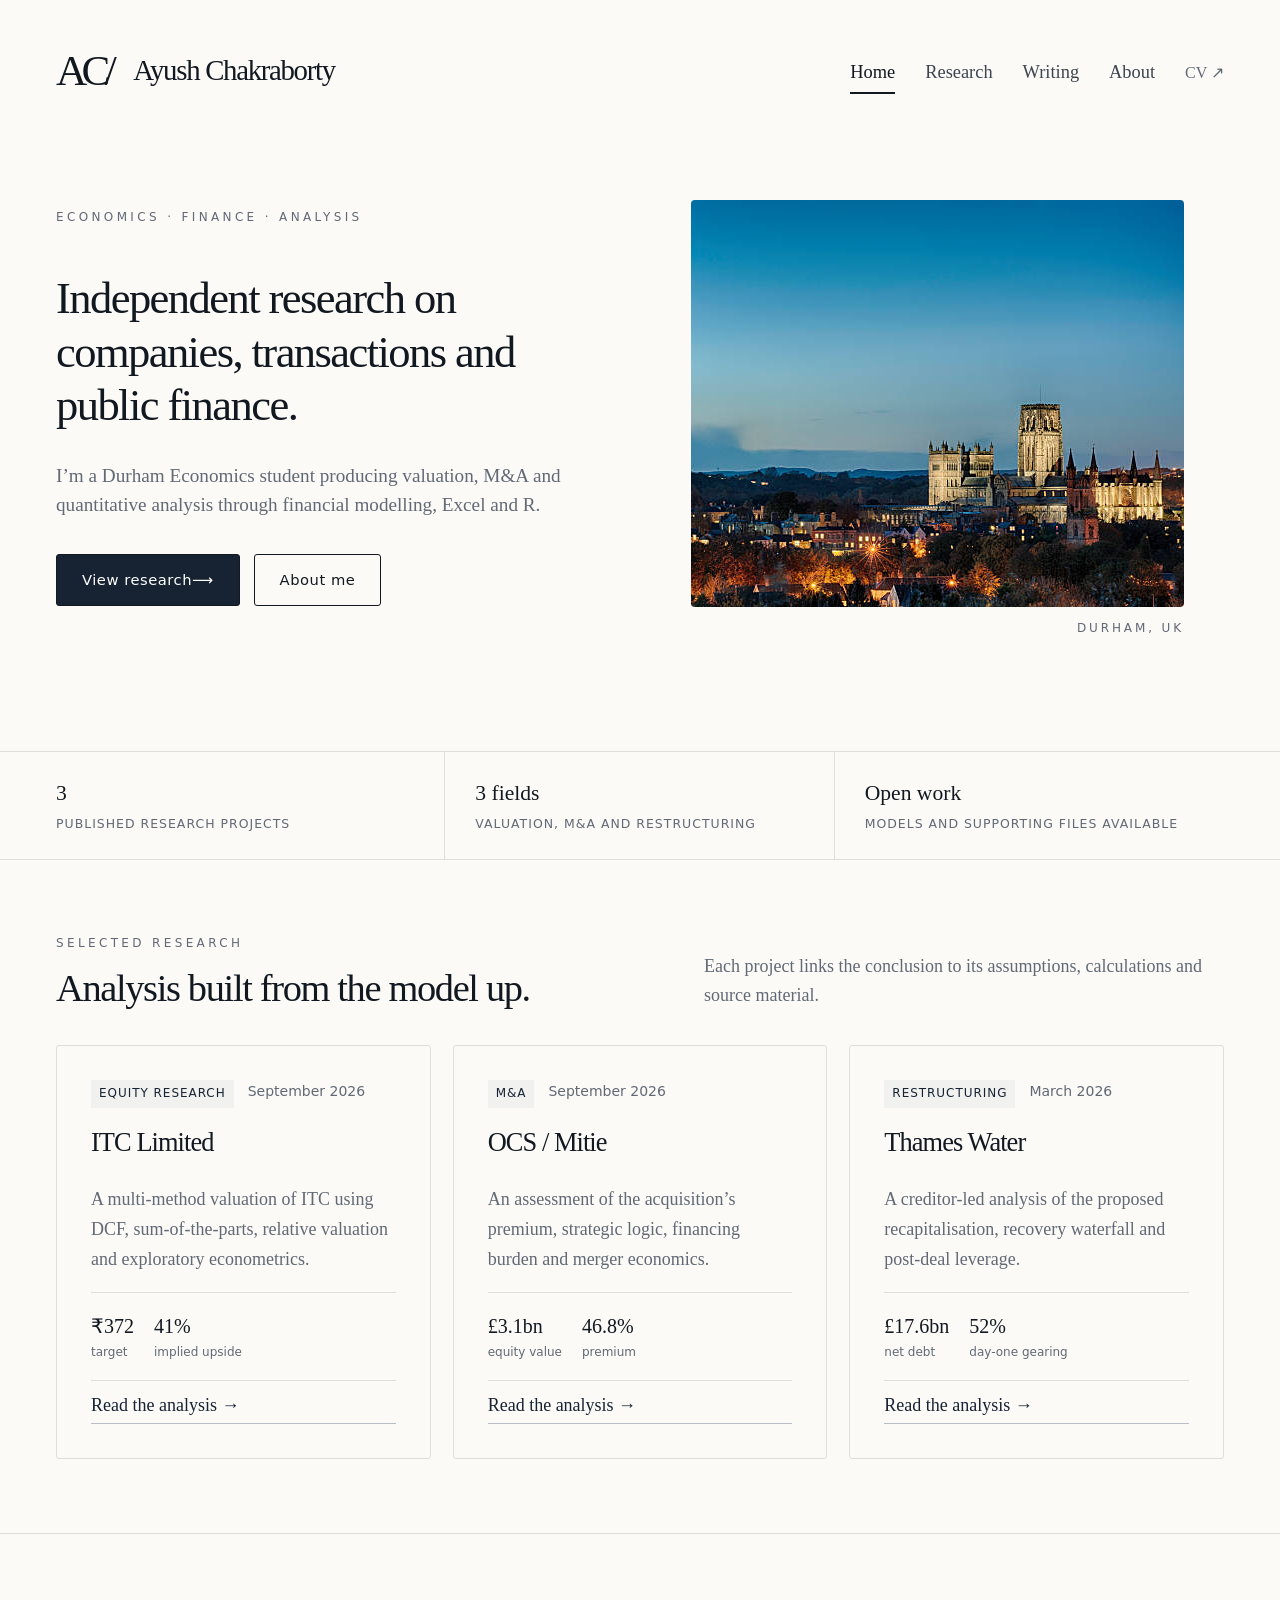
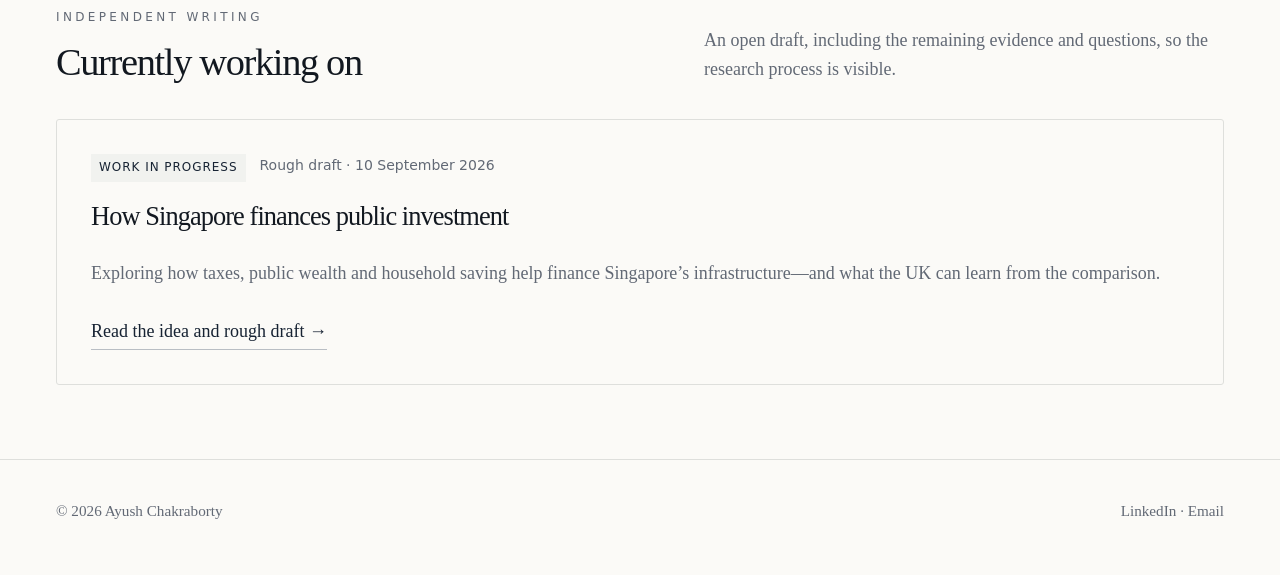
==== index.html @ f44e02c6 "Revert "Add interactive financial research dashboard"" ====
<!doctype html>
<html lang="en">
<head>
  <meta charset="utf-8"><meta name="viewport" content="width=device-width,initial-scale=1">
  <title>Ayush Chakraborty — Economics &amp; Finance Research</title>
  <meta name="description" content="Independent equity valuation, M&amp;A, restructuring and public-finance research by Durham Economics student Ayush Chakraborty.">
  <link rel="canonical" href="https://ayushchakraborty.com/"><meta property="og:type" content="website"><meta property="og:title" content="Ayush Chakraborty — Economics & Finance Research"><meta property="og:description" content="Independent research on companies, transactions and public finance."><meta property="og:image" content="https://ayushchakraborty.com/assets/durham-evening.png">
  <link rel="icon" href="assets/favicon.svg" type="image/svg+xml"><link rel="stylesheet" href="assets/style.css?v=20260911">
</head>
<body>
<header class="site-header"><div class="container nav"><a class="brand" href="index.html"><span class="brand-mark">AC/</span><span class="brand-name">Ayush Chakraborty</span></a><button class="menu-btn" aria-controls="main-navigation" aria-label="Open navigation" aria-expanded="false">☰</button><nav class="nav-links" id="main-navigation" aria-label="Main navigation"><a aria-current="page" class="active" href="index.html">Home</a><a href="research.html">Research</a><a href="writing.html">Writing</a><a href="about.html">About</a><a class="cv-link" href="downloads/Ayush_Chakraborty_CV.pdf" target="_blank" rel="noopener">CV ↗</a></nav></div></header>
<main>
  <section class="hero"><div class="container hero-grid"><div class="hero-copy"><div class="eyebrow">Economics · Finance · Analysis</div><h1>Independent research on companies, transactions and public finance.</h1><p class="lede">I’m a Durham Economics student producing valuation, M&amp;A and quantitative analysis through financial modelling, Excel and R.</p><div class="actions"><a class="button primary" href="research.html">View research <span aria-hidden="true">⟶</span></a><a class="button secondary" href="about.html">About me</a></div></div><figure class="hero-image"><img src="assets/durham-evening.png" alt="Durham Cathedral illuminated above the city at dusk" width="612" height="407" fetchpriority="high"><figcaption>Durham, UK</figcaption></figure></div></section>
  <section class="proof-strip" aria-label="Portfolio overview"><div class="container proof-grid"><div><strong>3</strong><span>published research projects</span></div><div><strong>3 fields</strong><span>valuation, M&amp;A and restructuring</span></div><div><strong>Open work</strong><span>models and supporting files available</span></div></div></section>
  <section class="section"><div class="container"><div class="section-head"><div><div class="eyebrow">Selected research</div><h2>Analysis built from the model up.</h2></div><p>Each project links the conclusion to its assumptions, calculations and source material.</p></div><div class="feature-grid">
    <article class="card research-card"><div class="meta"><span class="tag">Equity research</span><span>September 2026</span></div><h3>ITC Limited</h3><p>A multi-method valuation of ITC using DCF, sum-of-the-parts, relative valuation and exploratory econometrics.</p><div class="card-metrics"><span><strong>₹372</strong> target</span><span><strong>41%</strong> implied upside</span></div><a class="card-link" href="research/itc.html">Read the analysis →</a></article>
    <article class="card research-card"><div class="meta"><span class="tag">M&amp;A</span><span>September 2026</span></div><h3>OCS / Mitie</h3><p>An assessment of the acquisition’s premium, strategic logic, financing burden and merger economics.</p><div class="card-metrics"><span><strong>£3.1bn</strong> equity value</span><span><strong>46.8%</strong> premium</span></div><a class="card-link" href="research/ocs-mitie.html">Read the analysis →</a></article>
    <article class="card research-card"><div class="meta"><span class="tag">Restructuring</span><span>March 2026</span></div><h3>Thames Water</h3><p>A creditor-led analysis of the proposed recapitalisation, recovery waterfall and post-deal leverage.</p><div class="card-metrics"><span><strong>£17.6bn</strong> net debt</span><span><strong>52%</strong> day-one gearing</span></div><a class="card-link" href="research/thames-water.html">Read the analysis →</a></article>
  </div></div></section>
  <section class="section"><div class="container"><div class="section-head"><div><div class="eyebrow">Independent writing</div><h2>Currently working on</h2></div><p>An open draft, including the remaining evidence and questions, so the research process is visible.</p></div><article class="card"><div class="meta"><span class="tag">Work in progress</span><span>Rough draft · 10 September 2026</span></div><h3>How Singapore finances public investment</h3><p>Exploring how taxes, public wealth and household saving help finance Singapore’s infrastructure—and what the UK can learn from the comparison.</p><a class="card-link" href="writing/singapore-uk.html">Read the idea and rough draft →</a></article></div></section>
</main>
<footer><div class="container footer-row"><span>© <span data-year></span> Ayush Chakraborty</span><span><a href="https://www.linkedin.com/in/ayushchakr/" target="_blank" rel="noopener">LinkedIn</a> · <a href="mailto:ayush.n.chakraborty@gmail.com">Email</a></span></div></footer><script src="assets/script.js"></script>
</body></html>
---- assets/style.css ----
:root {
  --bg: #fbfaf7; --surface: #ffffff; --text: #121820; --muted: #626975;
  --line: #dedfdc; --accent: #172333; --soft: #f1f2ef; --max: 1380px; --radius: 3px;
}
*{box-sizing:border-box} html{scroll-behavior:smooth} body{margin:0;background:var(--bg);color:var(--text);font-family:Georgia,"Times New Roman",serif;font-size:18px;line-height:1.65;-webkit-font-smoothing:antialiased} a{color:inherit}.container{width:min(calc(100% - 112px),var(--max));margin:0 auto}.site-header{background:var(--bg);position:relative;z-index:20}.nav{min-height:142px;display:flex;align-items:center;justify-content:space-between;gap:28px}.brand{display:flex;align-items:center;gap:22px;text-decoration:none;white-space:nowrap}.brand-mark{font-size:2.7rem;font-weight:400;letter-spacing:-.13em;line-height:1}.brand-name{font-size:clamp(1.3rem,2.25vw,2.1rem);font-weight:400;letter-spacing:-.045em}.nav-links{display:flex;align-items:center;gap:30px}.nav-links a{text-decoration:none;color:#3d4450;font-size:1.15rem;padding:9px 0 5px;border-bottom:2px solid transparent}.nav-links a:hover,.nav-links a.active{color:var(--text);border-bottom-color:var(--text)}.nav-links .cv-link{font-size:1rem;color:var(--muted);border:0}.menu-btn{display:none;border:0;background:transparent;font-size:1.3rem;color:var(--text);width:44px;height:44px;cursor:pointer}h1,h2,h3{margin-top:0;font-weight:400;letter-spacing:-.035em;line-height:1.18;text-wrap:pretty}h1{font-size:clamp(2.6rem,4vw,3.8rem)}h2{font-size:clamp(2rem,3vw,2.85rem)}h3{font-size:1.65rem;line-height:1.3}.eyebrow{font-family:ui-sans-serif,system-ui,sans-serif;color:var(--muted);font-size:.75rem;font-weight:400;letter-spacing:.28em;text-transform:uppercase}.lede{font-size:1.3rem;color:var(--muted);margin:0 0 32px}.hero{padding:40px 0 94px}.hero-grid{display:grid;grid-template-columns:1fr 1.08fr;gap:64px;align-items:center}.hero-copy{padding-bottom:24px}.hero h1{font-size:clamp(2.45rem,3.48vw,3.6rem);line-height:1.2;margin:44px 0 28px;max-width:650px}.hero .lede{font-size:clamp(1.1rem,1.5vw,1.35rem);line-height:1.55;max-width:620px}.hero-image img{display:block;width:100%;aspect-ratio:1.15;object-fit:cover;border-radius:4px}.hero-image figcaption{font-family:ui-sans-serif,system-ui,sans-serif;font-size:.75rem;letter-spacing:.24em;text-transform:uppercase;text-align:right;color:var(--muted);margin-top:12px}.actions,.downloads{display:flex;flex-wrap:wrap;gap:14px;margin-top:34px}.button{font-family:ui-sans-serif,system-ui,sans-serif;display:inline-flex;align-items:center;justify-content:center;text-decoration:none;padding:13px 25px;border:1px solid var(--text);border-radius:3px;font-size:.92rem;font-weight:500;letter-spacing:.035em;transition:.18s ease}.button.primary{background:var(--accent);color:#fff}.button.secondary{background:transparent}.button:hover{transform:translateY(-1px)}.section{padding:74px 0}.section+.section{border-top:1px solid var(--line)}.section-head{display:flex;justify-content:space-between;align-items:end;gap:36px;margin-bottom:34px}.section-head h2{margin:12px 0 0}.section-head p{margin:0;color:var(--muted);max-width:520px}.grid{display:grid;grid-template-columns:repeat(12,1fr);gap:22px}.card{background:transparent;border:1px solid var(--line);border-radius:var(--radius);padding:34px}.card.project{grid-column:span 8}.card.side{grid-column:span 4}.meta{font-family:ui-sans-serif,system-ui,sans-serif;display:flex;flex-wrap:wrap;gap:8px 14px;color:var(--muted);font-size:.875rem;margin-bottom:17px}.tag{display:inline-flex;padding:4px 8px;background:var(--soft);color:var(--accent);font-size:.75rem;font-weight:500;text-transform:uppercase;letter-spacing:.08em}.card p{color:var(--muted)}.card-link{display:inline-block;margin-top:10px;color:var(--accent);text-decoration:none;border-bottom:1px solid #b9bec4;padding-bottom:2px}.page-head{padding:56px 0 48px;border-bottom:1px solid var(--line)}.page-head h1{font-size:clamp(2.5rem,4.5vw,4.1rem);max-width:1040px;margin:22px 0}.page-head .lede{max-width:820px}.list{border-top:1px solid var(--line)}.list-item{display:grid;grid-template-columns:145px 1fr auto;gap:28px;align-items:start;padding:30px 0;border-bottom:1px solid var(--line);text-decoration:none}.list-item .date{font-family:ui-sans-serif,system-ui,sans-serif;color:var(--muted);font-size:.875rem;text-transform:uppercase;letter-spacing:.08em}.list-item p{margin:7px 0 0;color:var(--muted)}.list-item .arrow{color:var(--muted);font-size:1.25rem}.prose{max-width:820px}.prose p{font-size:1.15rem;line-height:1.85;color:#353b43}.prose h2{margin-top:58px;font-size:2.15rem}.stats{display:grid;grid-template-columns:repeat(4,1fr);border-top:1px solid var(--line);border-bottom:1px solid var(--line);margin:42px 0}.stat{padding:25px 20px;border-right:1px solid var(--line)}.stat:first-child{padding-left:0}.stat:last-child{border-right:0}.stat span{font-family:ui-sans-serif,system-ui,sans-serif;display:block;color:var(--muted);font-size:.75rem;text-transform:uppercase;letter-spacing:.11em}.stat strong{display:block;font-weight:400;font-size:1.8rem;margin-top:6px}.empty{padding:46px 0;border-top:1px solid var(--line);border-bottom:1px solid var(--line);color:var(--muted)}.about-grid{display:grid;grid-template-columns:1.3fr .7fr;gap:78px}.simple-list{list-style:none;padding:0;margin:0}.simple-list li{padding:12px 0;border-bottom:1px solid var(--line);color:var(--muted)}
/* Research + writing library */
.library-section{padding-top:42px}.content-tabs{display:inline-flex;gap:8px;margin-bottom:54px;padding:5px;border:1px solid var(--line);border-radius:4px}.content-tab{appearance:none;border:0;background:transparent;color:var(--muted);font-family:ui-sans-serif,system-ui,sans-serif;font-size:.9rem;padding:12px 22px;border-radius:2px;cursor:pointer}.content-tab.active{background:var(--accent);color:#fff}.content-tab:hover:not(.active){background:var(--soft);color:var(--text)}.tab-panel[hidden]{display:none}.library-block+.library-block{margin-top:66px}.library-heading{display:flex;align-items:end;justify-content:space-between;gap:30px;padding-bottom:17px;border-bottom:1px solid var(--line);margin-bottom:0}.library-heading h2{font-size:2rem;margin:9px 0 0}.library-heading p{margin:0;color:var(--muted);font-size:1rem;max-width:490px}.work-item{padding:31px 0 28px;border-bottom:1px solid var(--line)}.work-item-top{display:grid;grid-template-columns:145px minmax(0,1fr) auto;gap:28px;align-items:start}.work-item h3{font-size:1.55rem;margin:0 0 8px}.work-item .one-line{margin:0;color:var(--muted);font-size:1.02rem;line-height:1.55}.work-date{font-family:ui-sans-serif,system-ui,sans-serif;color:var(--muted);font-size:.78rem;text-transform:uppercase;letter-spacing:.09em;padding-top:5px}.work-actions{display:flex;gap:12px;align-items:center}.synopsis{margin:19px 0 0 173px;max-width:760px}.synopsis summary{list-style:none;cursor:pointer;display:inline-flex;align-items:center;gap:8px;font-family:ui-sans-serif,system-ui,sans-serif;color:var(--text);font-size:.84rem;font-weight:500}.synopsis summary::-webkit-details-marker{display:none}.synopsis summary::after{content:'↓';font-size:.9rem;transition:transform .18s ease}.synopsis[open] summary::after{transform:rotate(180deg)}.synopsis-body{margin-top:15px;padding:17px 20px;border-left:2px solid var(--line);color:var(--muted);font-size:.98rem;line-height:1.7}.synopsis-body p{margin:0 0 10px}.synopsis-body p:last-child{margin-bottom:0}.work-links{display:flex;flex-wrap:wrap;gap:15px;margin-top:15px}.work-links a{font-family:ui-sans-serif,system-ui,sans-serif;font-size:.82rem;text-decoration:none;border-bottom:1px solid #adb2b8;padding-bottom:2px}.status-note{font-family:ui-sans-serif,system-ui,sans-serif;color:var(--muted);font-size:.82rem}.no-items{padding:30px 0;color:var(--muted);border-bottom:1px solid var(--line)}
footer{border-top:1px solid var(--line);padding:38px 0 52px;color:var(--muted);font-size:.95rem}.footer-row{display:flex;justify-content:space-between;gap:20px;flex-wrap:wrap}.footer-row a{color:var(--muted);text-decoration:none}a:focus-visible,button:focus-visible,summary:focus-visible{outline:2px solid #4c657e;outline-offset:5px}
@media(max-width:900px){.container{width:calc(100% - 48px)}.nav{min-height:105px}.nav-links{gap:20px}.hero-grid{gap:36px}.brand{gap:16px}.brand-name{font-size:1.5rem}.brand-mark{font-size:2.2rem}.work-item-top{grid-template-columns:110px minmax(0,1fr)}.work-actions{grid-column:2}.synopsis{margin-left:138px}}
@media(max-width:760px){.container{width:calc(100% - 32px)}.nav{min-height:82px}.brand{gap:12px}.brand-mark{font-size:1.8rem}.brand-name{font-size:1.18rem}.menu-btn{display:block}.nav-links{display:none;position:absolute;left:16px;right:16px;top:76px;flex-direction:column;align-items:stretch;gap:0;background:var(--bg);border:1px solid var(--line);padding:10px}.nav-links.open{display:flex}.nav-links a{padding:12px}.hero{padding:36px 0 54px}.hero-grid{grid-template-columns:1fr;gap:38px}.section{padding:52px 0}.section-head,.library-heading{align-items:start;flex-direction:column;gap:12px}.card.project,.card.side{grid-column:1/-1}.page-head{padding:34px 0 40px}.content-tabs{width:100%;display:grid;grid-template-columns:1fr 1fr;margin-bottom:42px}.content-tab{padding:12px 8px}.work-item-top{grid-template-columns:1fr;gap:8px}.work-actions{grid-column:1;margin-top:8px}.synopsis{margin:18px 0 0}.library-block+.library-block{margin-top:50px}.stats{grid-template-columns:repeat(2,1fr)}.stat:nth-child(2){border-right:0}.about-grid{grid-template-columns:1fr;gap:38px}}
@media(prefers-reduced-motion:reduce){html{scroll-behavior:auto}.button{transition:none}.button:hover{transform:none}}
/* Evidence-led homepage and project exhibits */
.hero-image img{aspect-ratio:3/2;object-position:center}.proof-strip{border-top:1px solid var(--line);border-bottom:1px solid var(--line)}.proof-grid{display:grid;grid-template-columns:repeat(3,1fr)}.proof-grid>div{padding:24px 30px;border-right:1px solid var(--line)}.proof-grid>div:first-child{padding-left:0}.proof-grid>div:last-child{border-right:0}.proof-grid strong,.proof-grid span{display:block}.proof-grid strong{font-size:1.35rem;font-weight:400}.proof-grid span{font-family:ui-sans-serif,system-ui,sans-serif;color:var(--muted);font-size:.78rem;text-transform:uppercase;letter-spacing:.08em;margin-top:3px}.feature-grid{display:grid;grid-template-columns:repeat(3,1fr);gap:22px}.research-card{display:flex;flex-direction:column}.research-card h3{margin-bottom:8px}.research-card p{flex:1}.card-metrics{display:flex;gap:20px;padding:17px 0;border-top:1px solid var(--line);border-bottom:1px solid var(--line);font-family:ui-sans-serif,system-ui,sans-serif;color:var(--muted);font-size:.75rem}.card-metrics strong{display:block;color:var(--text);font-family:Georgia,"Times New Roman",serif;font-size:1.25rem;font-weight:400}.link-list{border-top:1px solid var(--line)}.link-list a{display:flex;justify-content:space-between;gap:24px;padding:22px 0;border-bottom:1px solid var(--line);text-decoration:none}.link-list a span:last-child{color:var(--muted);white-space:nowrap}.as-of{font-family:ui-sans-serif,system-ui,sans-serif;color:var(--muted);font-size:.8rem;letter-spacing:.04em;margin-top:-15px}.exhibit{margin:48px 0;padding:30px;border:1px solid var(--line);background:var(--surface)}.exhibit-head{display:flex;justify-content:space-between;gap:24px;align-items:end;margin-bottom:26px}.exhibit-head h2{font-size:1.7rem;margin:8px 0 0}.exhibit-head p{font-family:ui-sans-serif,system-ui,sans-serif;color:var(--muted);font-size:.76rem;margin:0}.bar-row{display:grid;grid-template-columns:140px 1fr 70px;gap:14px;align-items:center;margin:13px 0;font-family:ui-sans-serif,system-ui,sans-serif;font-size:.82rem}.bar-track{height:12px;background:var(--soft)}.bar-fill{height:100%;width:var(--bar);background:var(--accent)}.bar-row strong{text-align:right;font-weight:500}.data-table{width:100%;border-collapse:collapse;font-family:ui-sans-serif,system-ui,sans-serif;font-size:.86rem}.data-table th,.data-table td{text-align:left;padding:13px 10px;border-bottom:1px solid var(--line)}.data-table th{color:var(--muted);font-size:.72rem;text-transform:uppercase;letter-spacing:.08em}.source-list{font-family:ui-sans-serif,system-ui,sans-serif;font-size:.87rem;color:var(--muted);padding-left:20px}.source-list li{margin:8px 0}.source-list a{text-underline-offset:3px}.disclosure{padding:18px 20px;border-left:2px solid var(--accent);background:var(--soft);font-family:ui-sans-serif,system-ui,sans-serif;font-size:.84rem;color:var(--muted)}.draft-summary{margin:34px 0;padding:23px 26px;border-left:3px solid var(--accent);background:var(--soft)}.draft-summary p{margin:8px 0 0}.article-toc{margin:40px 0;padding:25px 28px;border:1px solid var(--line)}.article-toc h2{font-size:1.35rem;margin-bottom:12px}.article-toc ol{columns:2;column-gap:42px;margin:0;padding-left:20px}.article-toc li{break-inside:avoid;margin:6px 0}.article-toc a{font-family:ui-sans-serif,system-ui,sans-serif;font-size:.82rem;color:var(--muted);text-underline-offset:3px}
@media(max-width:900px){.feature-grid{grid-template-columns:1fr 1fr}.research-card:last-child{grid-column:1/-1}}
@media(max-width:760px){.proof-grid,.feature-grid{grid-template-columns:1fr}.proof-grid>div,.proof-grid>div:first-child{padding:18px 0;border-right:0;border-bottom:1px solid var(--line)}.proof-grid>div:last-child{border-bottom:0}.research-card:last-child{grid-column:auto}.exhibit{padding:22px 18px}.exhibit-head{align-items:start;flex-direction:column}.bar-row{grid-template-columns:95px 1fr 54px;gap:8px}.article-toc ol{columns:1}.link-list a{flex-direction:column;gap:3px}.link-list a span:last-child{white-space:normal}}
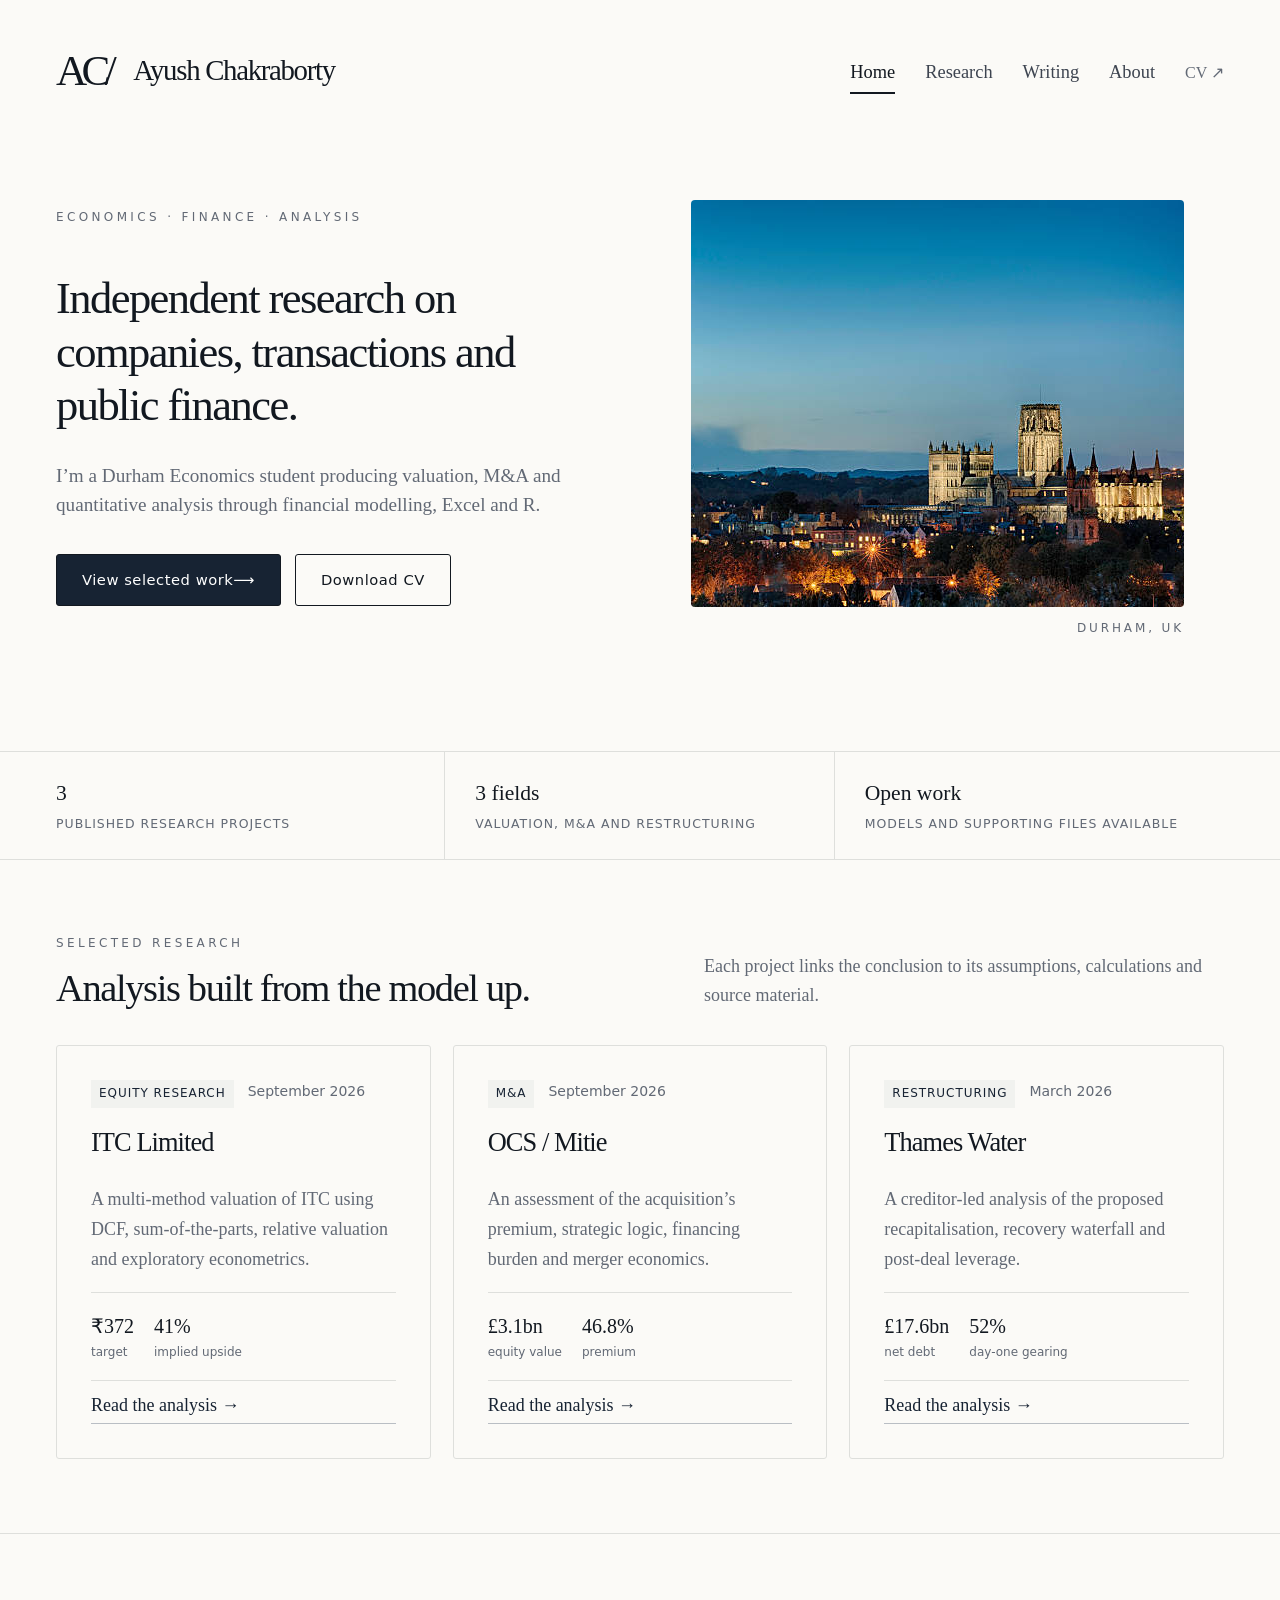
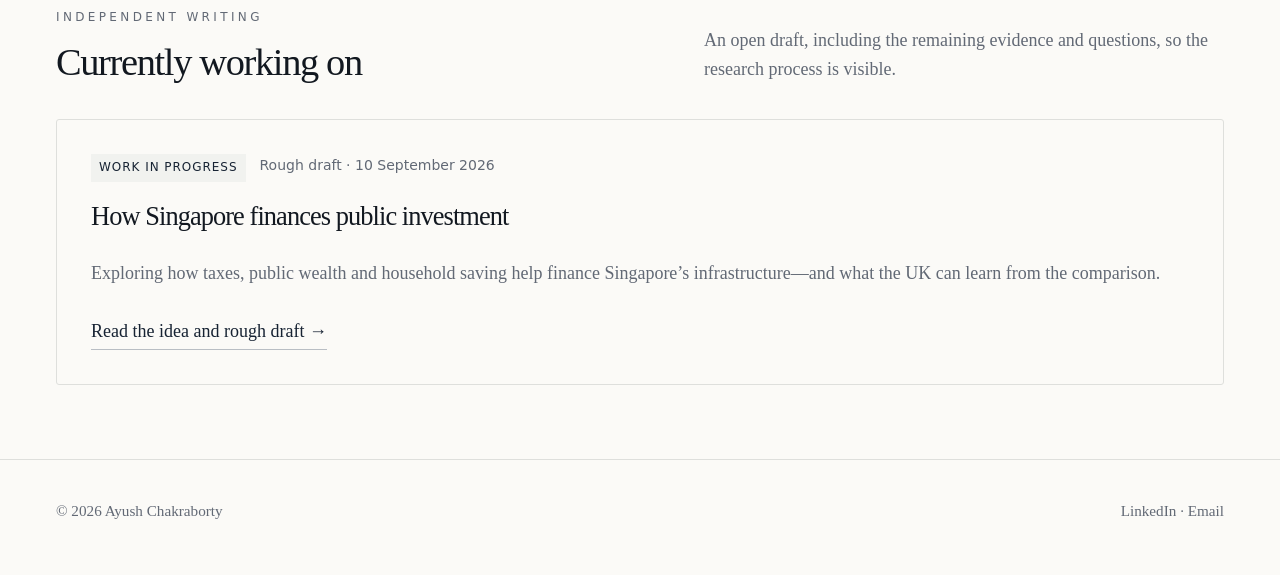
==== commit 2208808b: "Rebuild CV and add recruiter-focused portfolio path" ====
--- a/index.html
+++ b/index.html
@@ -5,12 +5,12 @@
   <title>Ayush Chakraborty — Economics &amp; Finance Research</title>
   <meta name="description" content="Independent equity valuation, M&amp;A, restructuring and public-finance research by Durham Economics student Ayush Chakraborty.">
   <link rel="canonical" href="https://ayushchakraborty.com/"><meta property="og:type" content="website"><meta property="og:title" content="Ayush Chakraborty — Economics & Finance Research"><meta property="og:description" content="Independent research on companies, transactions and public finance."><meta property="og:image" content="https://ayushchakraborty.com/assets/durham-evening.png">
-  <link rel="icon" href="assets/favicon.svg" type="image/svg+xml"><link rel="stylesheet" href="assets/style.css?v=20260911">
+  <link rel="icon" href="assets/favicon.svg" type="image/svg+xml"><link rel="stylesheet" href="assets/style.css?v=20260912b">
 </head>
 <body>
 <header class="site-header"><div class="container nav"><a class="brand" href="index.html"><span class="brand-mark">AC/</span><span class="brand-name">Ayush Chakraborty</span></a><button class="menu-btn" aria-controls="main-navigation" aria-label="Open navigation" aria-expanded="false">☰</button><nav class="nav-links" id="main-navigation" aria-label="Main navigation"><a aria-current="page" class="active" href="index.html">Home</a><a href="research.html">Research</a><a href="writing.html">Writing</a><a href="about.html">About</a><a class="cv-link" href="downloads/Ayush_Chakraborty_CV.pdf" target="_blank" rel="noopener">CV ↗</a></nav></div></header>
 <main>
-  <section class="hero"><div class="container hero-grid"><div class="hero-copy"><div class="eyebrow">Economics · Finance · Analysis</div><h1>Independent research on companies, transactions and public finance.</h1><p class="lede">I’m a Durham Economics student producing valuation, M&amp;A and quantitative analysis through financial modelling, Excel and R.</p><div class="actions"><a class="button primary" href="research.html">View research <span aria-hidden="true">⟶</span></a><a class="button secondary" href="about.html">About me</a></div></div><figure class="hero-image"><img src="assets/durham-evening.png" alt="Durham Cathedral illuminated above the city at dusk" width="612" height="407" fetchpriority="high"><figcaption>Durham, UK</figcaption></figure></div></section>
+  <section class="hero"><div class="container hero-grid"><div class="hero-copy"><div class="eyebrow">Economics · Finance · Analysis</div><h1>Independent research on companies, transactions and public finance.</h1><p class="lede">I’m a Durham Economics student producing valuation, M&amp;A and quantitative analysis through financial modelling, Excel and R.</p><div class="actions"><a class="button primary" href="selected-work.html">View selected work <span aria-hidden="true">⟶</span></a><a class="button secondary" href="downloads/Ayush_Chakraborty_CV.pdf" target="_blank" rel="noopener">Download CV</a></div></div><figure class="hero-image"><img src="assets/durham-evening.png" alt="Durham Cathedral illuminated above the city at dusk" width="612" height="407" fetchpriority="high"><figcaption>Durham, UK</figcaption></figure></div></section>
   <section class="proof-strip" aria-label="Portfolio overview"><div class="container proof-grid"><div><strong>3</strong><span>published research projects</span></div><div><strong>3 fields</strong><span>valuation, M&amp;A and restructuring</span></div><div><strong>Open work</strong><span>models and supporting files available</span></div></div></section>
   <section class="section"><div class="container"><div class="section-head"><div><div class="eyebrow">Selected research</div><h2>Analysis built from the model up.</h2></div><p>Each project links the conclusion to its assumptions, calculations and source material.</p></div><div class="feature-grid">
     <article class="card research-card"><div class="meta"><span class="tag">Equity research</span><span>September 2026</span></div><h3>ITC Limited</h3><p>A multi-method valuation of ITC using DCF, sum-of-the-parts, relative valuation and exploratory econometrics.</p><div class="card-metrics"><span><strong>₹372</strong> target</span><span><strong>41%</strong> implied upside</span></div><a class="card-link" href="research/itc.html">Read the analysis →</a></article>
--- a/assets/style.css
+++ b/assets/style.css
@@ -13,3 +13,6 @@
 .hero-image img{aspect-ratio:3/2;object-position:center}.proof-strip{border-top:1px solid var(--line);border-bottom:1px solid var(--line)}.proof-grid{display:grid;grid-template-columns:repeat(3,1fr)}.proof-grid>div{padding:24px 30px;border-right:1px solid var(--line)}.proof-grid>div:first-child{padding-left:0}.proof-grid>div:last-child{border-right:0}.proof-grid strong,.proof-grid span{display:block}.proof-grid strong{font-size:1.35rem;font-weight:400}.proof-grid span{font-family:ui-sans-serif,system-ui,sans-serif;color:var(--muted);font-size:.78rem;text-transform:uppercase;letter-spacing:.08em;margin-top:3px}.feature-grid{display:grid;grid-template-columns:repeat(3,1fr);gap:22px}.research-card{display:flex;flex-direction:column}.research-card h3{margin-bottom:8px}.research-card p{flex:1}.card-metrics{display:flex;gap:20px;padding:17px 0;border-top:1px solid var(--line);border-bottom:1px solid var(--line);font-family:ui-sans-serif,system-ui,sans-serif;color:var(--muted);font-size:.75rem}.card-metrics strong{display:block;color:var(--text);font-family:Georgia,"Times New Roman",serif;font-size:1.25rem;font-weight:400}.link-list{border-top:1px solid var(--line)}.link-list a{display:flex;justify-content:space-between;gap:24px;padding:22px 0;border-bottom:1px solid var(--line);text-decoration:none}.link-list a span:last-child{color:var(--muted);white-space:nowrap}.as-of{font-family:ui-sans-serif,system-ui,sans-serif;color:var(--muted);font-size:.8rem;letter-spacing:.04em;margin-top:-15px}.exhibit{margin:48px 0;padding:30px;border:1px solid var(--line);background:var(--surface)}.exhibit-head{display:flex;justify-content:space-between;gap:24px;align-items:end;margin-bottom:26px}.exhibit-head h2{font-size:1.7rem;margin:8px 0 0}.exhibit-head p{font-family:ui-sans-serif,system-ui,sans-serif;color:var(--muted);font-size:.76rem;margin:0}.bar-row{display:grid;grid-template-columns:140px 1fr 70px;gap:14px;align-items:center;margin:13px 0;font-family:ui-sans-serif,system-ui,sans-serif;font-size:.82rem}.bar-track{height:12px;background:var(--soft)}.bar-fill{height:100%;width:var(--bar);background:var(--accent)}.bar-row strong{text-align:right;font-weight:500}.data-table{width:100%;border-collapse:collapse;font-family:ui-sans-serif,system-ui,sans-serif;font-size:.86rem}.data-table th,.data-table td{text-align:left;padding:13px 10px;border-bottom:1px solid var(--line)}.data-table th{color:var(--muted);font-size:.72rem;text-transform:uppercase;letter-spacing:.08em}.source-list{font-family:ui-sans-serif,system-ui,sans-serif;font-size:.87rem;color:var(--muted);padding-left:20px}.source-list li{margin:8px 0}.source-list a{text-underline-offset:3px}.disclosure{padding:18px 20px;border-left:2px solid var(--accent);background:var(--soft);font-family:ui-sans-serif,system-ui,sans-serif;font-size:.84rem;color:var(--muted)}.draft-summary{margin:34px 0;padding:23px 26px;border-left:3px solid var(--accent);background:var(--soft)}.draft-summary p{margin:8px 0 0}.article-toc{margin:40px 0;padding:25px 28px;border:1px solid var(--line)}.article-toc h2{font-size:1.35rem;margin-bottom:12px}.article-toc ol{columns:2;column-gap:42px;margin:0;padding-left:20px}.article-toc li{break-inside:avoid;margin:6px 0}.article-toc a{font-family:ui-sans-serif,system-ui,sans-serif;font-size:.82rem;color:var(--muted);text-underline-offset:3px}
 @media(max-width:900px){.feature-grid{grid-template-columns:1fr 1fr}.research-card:last-child{grid-column:1/-1}}
 @media(max-width:760px){.proof-grid,.feature-grid{grid-template-columns:1fr}.proof-grid>div,.proof-grid>div:first-child{padding:18px 0;border-right:0;border-bottom:1px solid var(--line)}.proof-grid>div:last-child{border-bottom:0}.research-card:last-child{grid-column:auto}.exhibit{padding:22px 18px}.exhibit-head{align-items:start;flex-direction:column}.bar-row{grid-template-columns:95px 1fr 54px;gap:8px}.article-toc ol{columns:1}.link-list a{flex-direction:column;gap:3px}.link-list a span:last-child{white-space:normal}}
+/* Recruiter path and research evidence */
+.work-metrics{display:flex;flex-wrap:wrap;gap:12px 24px;margin-top:14px;font-family:ui-sans-serif,system-ui,sans-serif;color:var(--muted);font-size:.75rem}.work-metrics strong{display:block;color:var(--text);font-family:Georgia,"Times New Roman",serif;font-size:1.2rem;font-weight:400}.recruiter-intro{display:grid;grid-template-columns:repeat(4,1fr);border-top:1px solid var(--line);border-bottom:1px solid var(--line);margin-bottom:44px}.recruiter-intro>div{padding:22px 24px;border-right:1px solid var(--line)}.recruiter-intro>div:first-child{padding-left:0}.recruiter-intro>div:last-child{border-right:0}.recruiter-intro span,.recruiter-intro small{display:block}.recruiter-intro span{font-size:1.45rem}.recruiter-intro small{font-family:ui-sans-serif,system-ui,sans-serif;color:var(--muted);font-size:.72rem;text-transform:uppercase;letter-spacing:.07em;margin-top:3px}.selected-work-list{border-top:1px solid var(--line)}.selected-work-list article{display:grid;grid-template-columns:90px 1fr;gap:30px;padding:38px 0;border-bottom:1px solid var(--line)}.selected-work-number{font-family:ui-sans-serif,system-ui,sans-serif;color:var(--muted);font-size:.78rem;letter-spacing:.12em}.selected-work-list h2{font-size:2rem;margin-bottom:12px}.selected-work-list p{color:var(--muted);max-width:820px}.selected-metrics{display:flex;flex-wrap:wrap;gap:20px 38px;margin:22px 0;font-family:ui-sans-serif,system-ui,sans-serif;color:var(--muted);font-size:.76rem}.selected-metrics strong{display:block;font-family:Georgia,"Times New Roman",serif;color:var(--text);font-size:1.35rem;font-weight:400}.contact-band>.container{display:flex;justify-content:space-between;align-items:end;gap:40px}.contact-band h2{max-width:780px;margin:12px 0 0}.contact-band p{color:var(--muted);max-width:700px}.contact-band .actions{flex-shrink:0}
+@media(max-width:760px){.recruiter-intro{grid-template-columns:repeat(2,1fr)}.recruiter-intro>div{padding:18px 12px;border-bottom:1px solid var(--line)}.recruiter-intro>div:nth-child(2){border-right:0}.recruiter-intro>div:nth-child(n+3){border-bottom:0}.selected-work-list article{grid-template-columns:1fr;gap:8px}.contact-band>.container{align-items:start;flex-direction:column}.contact-band .actions{width:100%}.contact-band .button{flex:1}}
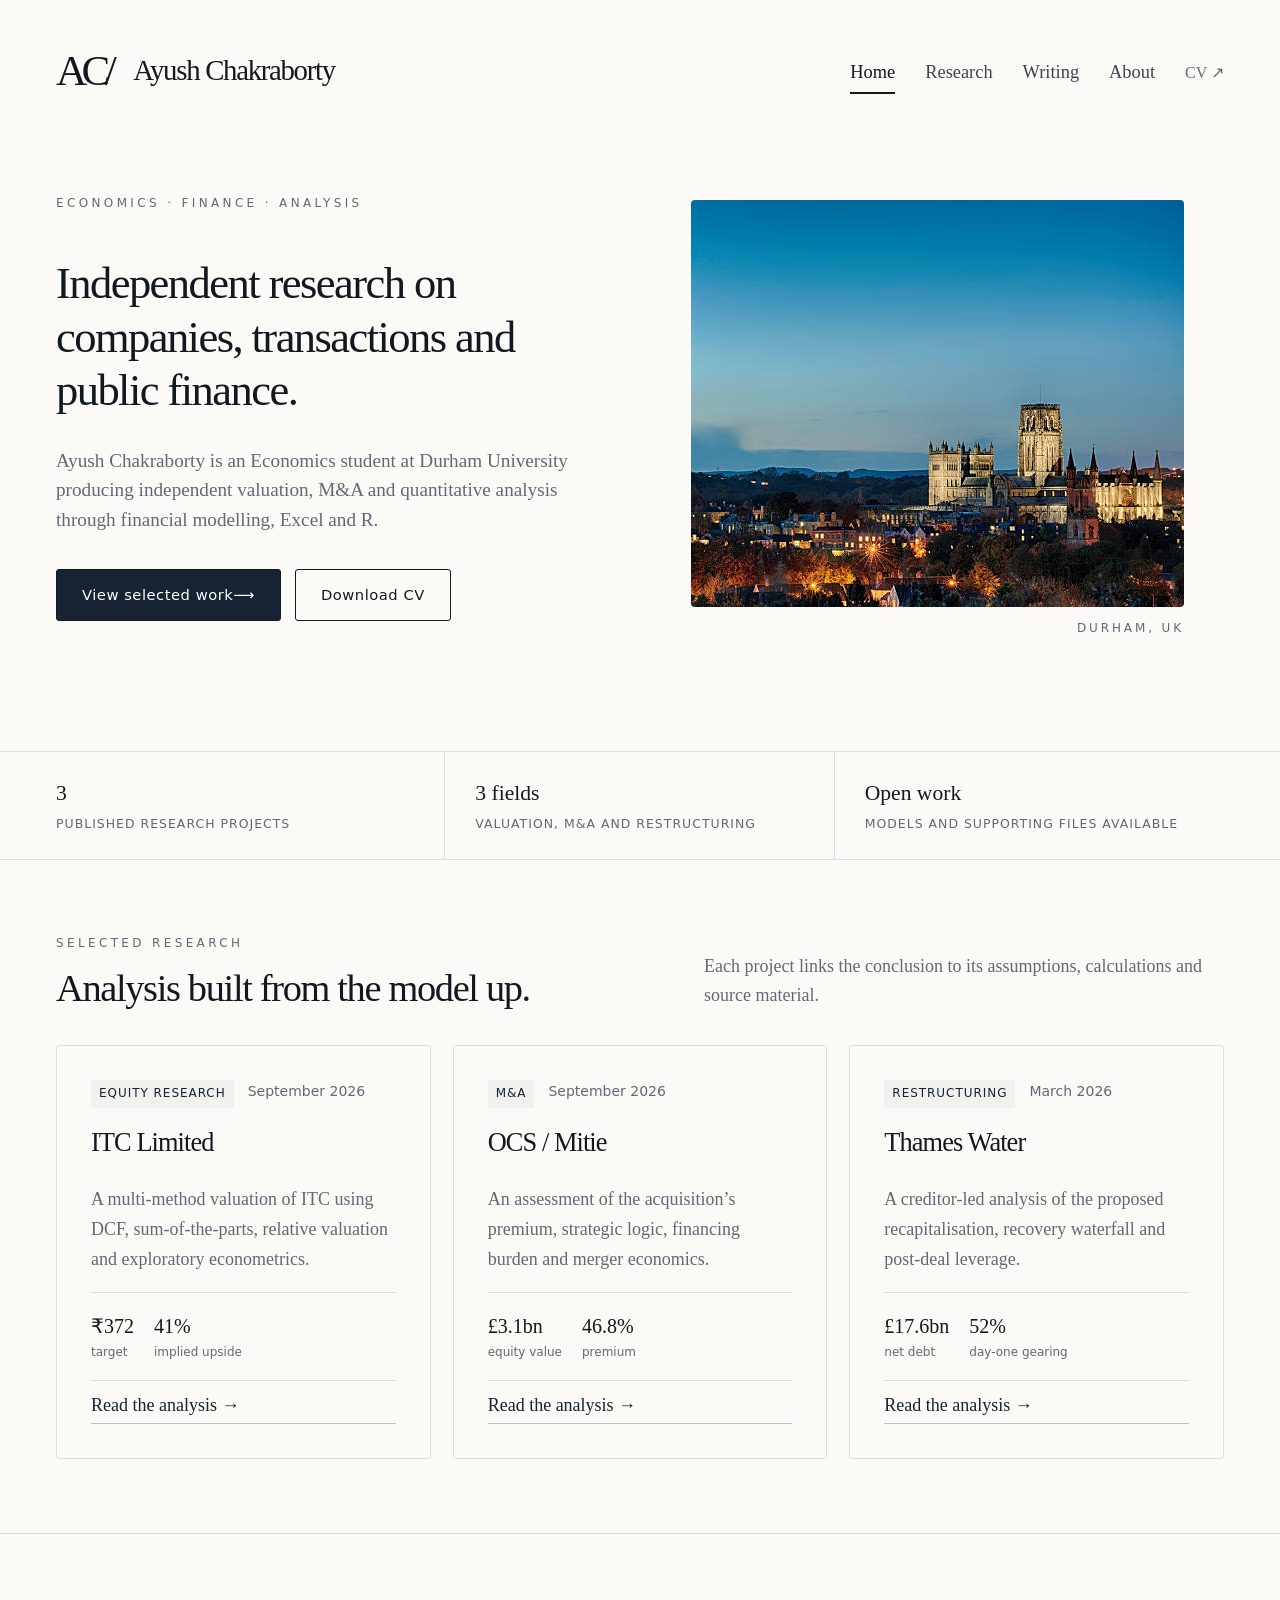
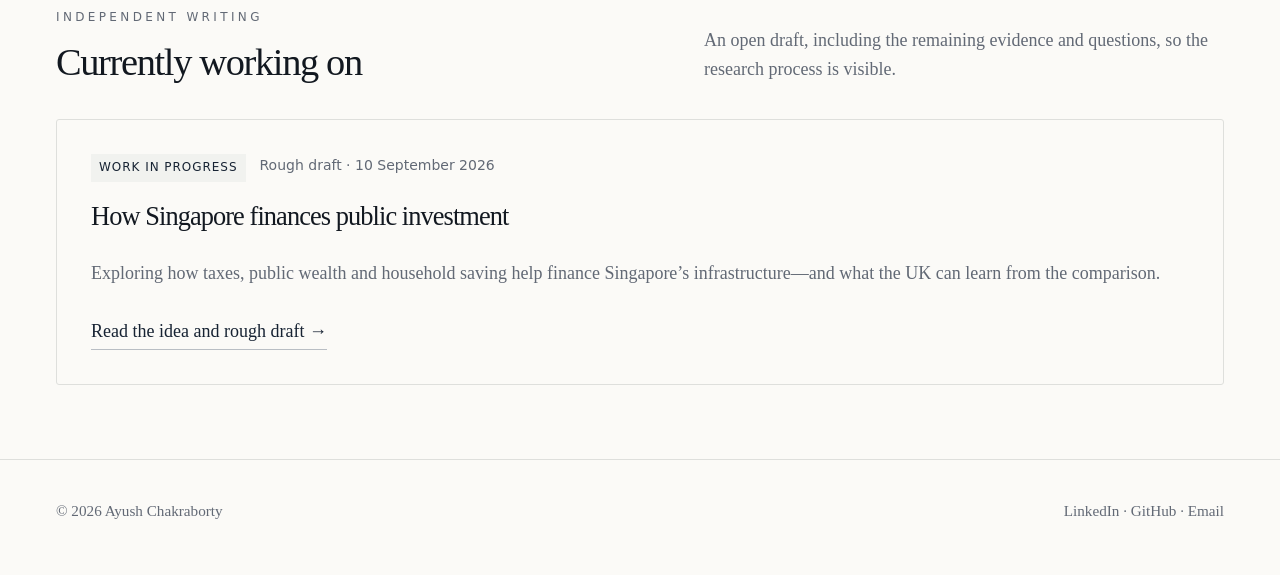
==== commit 80a5b64b: "Improve personal SEO signals and add GitHub identity link" ====
--- a/index.html
+++ b/index.html
@@ -6,11 +6,36 @@
   <meta name="description" content="Independent equity valuation, M&amp;A, restructuring and public-finance research by Durham Economics student Ayush Chakraborty.">
   <link rel="canonical" href="https://ayushchakraborty.com/"><meta property="og:type" content="website"><meta property="og:title" content="Ayush Chakraborty — Economics & Finance Research"><meta property="og:description" content="Independent research on companies, transactions and public finance."><meta property="og:image" content="https://ayushchakraborty.com/assets/durham-evening.png">
   <link rel="icon" href="assets/favicon.svg" type="image/svg+xml"><link rel="stylesheet" href="assets/style.css?v=20260912b">
+
+  <script type="application/ld+json">
+  {
+    "@context": "https://schema.org",
+    "@type": "Person",
+    "name": "Ayush Chakraborty",
+    "url": "https://ayushchakraborty.com/",
+    "sameAs": [
+      "https://www.linkedin.com/in/ayushchakr/",
+      "https://github.com/ayush-cha"
+    ],
+    "affiliation": {
+      "@type": "CollegeOrUniversity",
+      "name": "Durham University"
+    },
+    "knowsAbout": [
+      "Economics",
+      "Equity Research",
+      "Financial Modelling",
+      "Valuation",
+      "Mergers and Acquisitions",
+      "Public Finance"
+    ]
+  }
+  </script>
 </head>
 <body>
-<header class="site-header"><div class="container nav"><a class="brand" href="index.html"><span class="brand-mark">AC/</span><span class="brand-name">Ayush Chakraborty</span></a><button class="menu-btn" aria-controls="main-navigation" aria-label="Open navigation" aria-expanded="false">☰</button><nav class="nav-links" id="main-navigation" aria-label="Main navigation"><a aria-current="page" class="active" href="index.html">Home</a><a href="research.html">Research</a><a href="writing.html">Writing</a><a href="about.html">About</a><a class="cv-link" href="downloads/Ayush_Chakraborty_CV.pdf" target="_blank" rel="noopener">CV ↗</a></nav></div></header>
+<header class="site-header"><div class="container nav"><a class="brand" href="index.html"><span class="brand-mark">AC/</span><span class="brand-name">Ayush Chakraborty</span></a><button class="menu-btn" aria-controls="main-navigation" aria-label="Open navigation" aria-expanded="false">☰</button><nav class="nav-links" id="main-navigation" aria-label="Main navigation"><a aria-current="page" class="active" href="index.html">Home</a><a href="research.html">Research</a><a href="writing.html">Writing</a><a href="about.html">About</a><a class="cv-link" href="downloads/Ayush_Chakraborty_Portfolio_CV.pdf" target="_blank" rel="noopener">CV ↗</a></nav></div></header>
 <main>
-  <section class="hero"><div class="container hero-grid"><div class="hero-copy"><div class="eyebrow">Economics · Finance · Analysis</div><h1>Independent research on companies, transactions and public finance.</h1><p class="lede">I’m a Durham Economics student producing valuation, M&amp;A and quantitative analysis through financial modelling, Excel and R.</p><div class="actions"><a class="button primary" href="selected-work.html">View selected work <span aria-hidden="true">⟶</span></a><a class="button secondary" href="downloads/Ayush_Chakraborty_CV.pdf" target="_blank" rel="noopener">Download CV</a></div></div><figure class="hero-image"><img src="assets/durham-evening.png" alt="Durham Cathedral illuminated above the city at dusk" width="612" height="407" fetchpriority="high"><figcaption>Durham, UK</figcaption></figure></div></section>
+  <section class="hero"><div class="container hero-grid"><div class="hero-copy"><div class="eyebrow">Economics · Finance · Analysis</div><h1>Independent research on companies, transactions and public finance.</h1><p class="lede">Ayush Chakraborty is an Economics student at Durham University producing independent valuation, M&amp;A and quantitative analysis through financial modelling, Excel and R.</p><div class="actions"><a class="button primary" href="selected-work.html">View selected work <span aria-hidden="true">⟶</span></a><a class="button secondary" href="downloads/Ayush_Chakraborty_Portfolio_CV.pdf" target="_blank" rel="noopener">Download CV</a></div></div><figure class="hero-image"><img src="assets/durham-evening.png" alt="Durham Cathedral illuminated above the city at dusk" width="612" height="407" fetchpriority="high"><figcaption>Durham, UK</figcaption></figure></div></section>
   <section class="proof-strip" aria-label="Portfolio overview"><div class="container proof-grid"><div><strong>3</strong><span>published research projects</span></div><div><strong>3 fields</strong><span>valuation, M&amp;A and restructuring</span></div><div><strong>Open work</strong><span>models and supporting files available</span></div></div></section>
   <section class="section"><div class="container"><div class="section-head"><div><div class="eyebrow">Selected research</div><h2>Analysis built from the model up.</h2></div><p>Each project links the conclusion to its assumptions, calculations and source material.</p></div><div class="feature-grid">
     <article class="card research-card"><div class="meta"><span class="tag">Equity research</span><span>September 2026</span></div><h3>ITC Limited</h3><p>A multi-method valuation of ITC using DCF, sum-of-the-parts, relative valuation and exploratory econometrics.</p><div class="card-metrics"><span><strong>₹372</strong> target</span><span><strong>41%</strong> implied upside</span></div><a class="card-link" href="research/itc.html">Read the analysis →</a></article>
@@ -19,5 +44,5 @@
   </div></div></section>
   <section class="section"><div class="container"><div class="section-head"><div><div class="eyebrow">Independent writing</div><h2>Currently working on</h2></div><p>An open draft, including the remaining evidence and questions, so the research process is visible.</p></div><article class="card"><div class="meta"><span class="tag">Work in progress</span><span>Rough draft · 10 September 2026</span></div><h3>How Singapore finances public investment</h3><p>Exploring how taxes, public wealth and household saving help finance Singapore’s infrastructure—and what the UK can learn from the comparison.</p><a class="card-link" href="writing/singapore-uk.html">Read the idea and rough draft →</a></article></div></section>
 </main>
-<footer><div class="container footer-row"><span>© <span data-year></span> Ayush Chakraborty</span><span><a href="https://www.linkedin.com/in/ayushchakr/" target="_blank" rel="noopener">LinkedIn</a> · <a href="mailto:ayush.n.chakraborty@gmail.com">Email</a></span></div></footer><script src="assets/script.js"></script>
+<footer><div class="container footer-row"><span>© <span data-year></span> Ayush Chakraborty</span><span><a href="https://www.linkedin.com/in/ayushchakr/" target="_blank" rel="me noopener">LinkedIn</a> · <a href="https://github.com/ayush-cha" target="_blank" rel="me noopener">GitHub</a> · <a href="mailto:ayush.n.chakraborty@gmail.com">Email</a></span></div></footer><script src="assets/script.js"></script>
 </body></html>
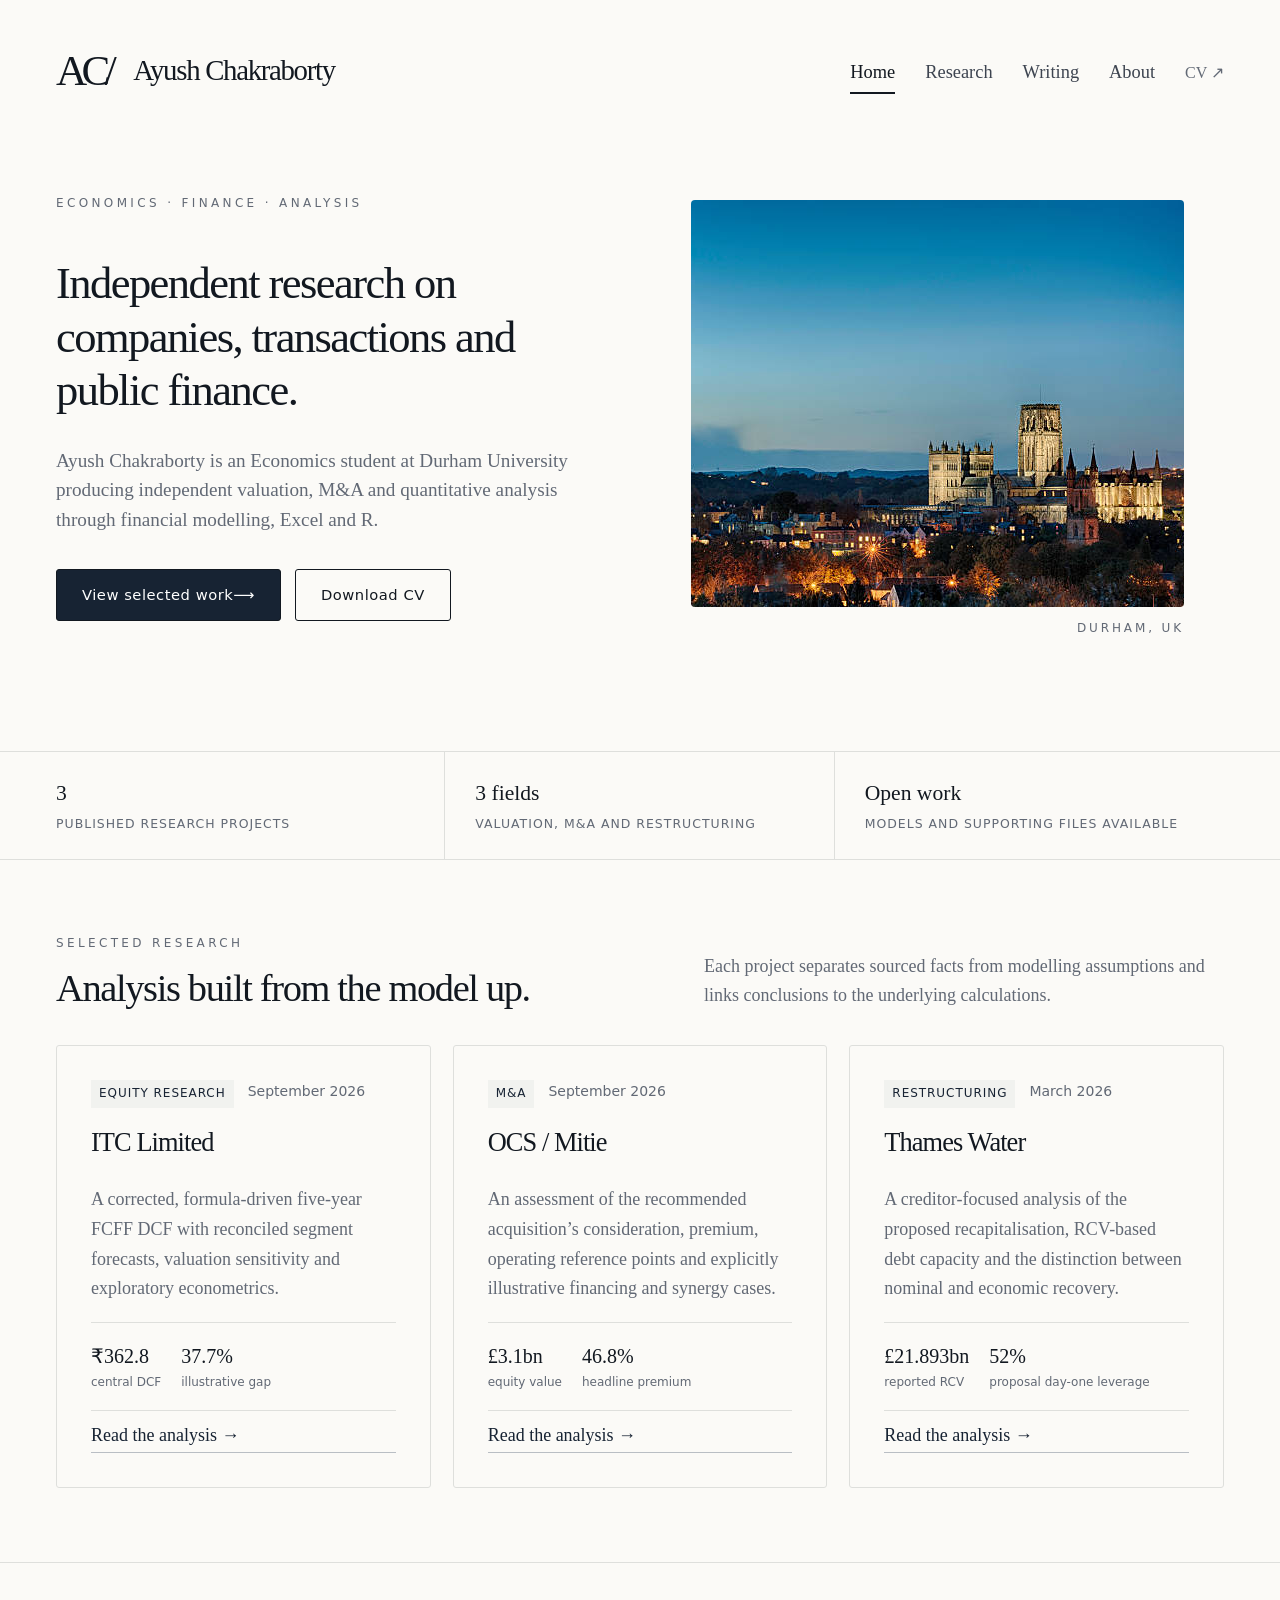
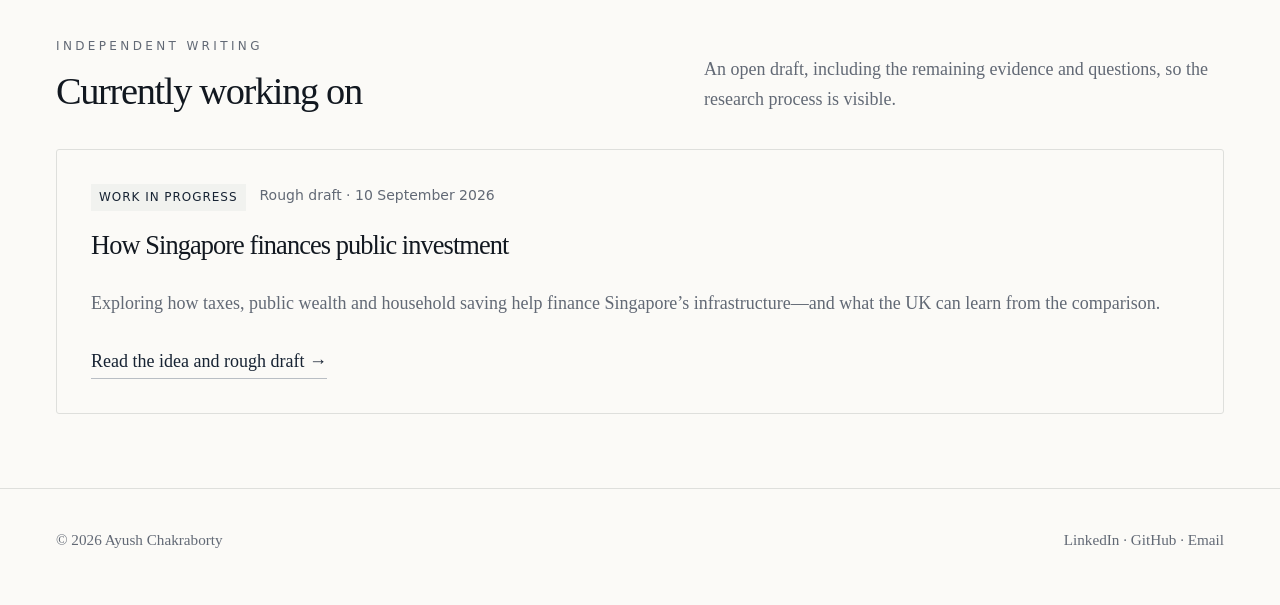
==== commit 80e19ec1: "Correct research metrics on homepage" ====
--- a/index.html
+++ b/index.html
@@ -1,48 +1,19 @@
 <!doctype html>
-<html lang="en">
-<head>
-  <meta charset="utf-8"><meta name="viewport" content="width=device-width,initial-scale=1">
-  <title>Ayush Chakraborty — Economics &amp; Finance Research</title>
-  <meta name="description" content="Independent equity valuation, M&amp;A, restructuring and public-finance research by Durham Economics student Ayush Chakraborty.">
-  <link rel="canonical" href="https://ayushchakraborty.com/"><meta property="og:type" content="website"><meta property="og:title" content="Ayush Chakraborty — Economics & Finance Research"><meta property="og:description" content="Independent research on companies, transactions and public finance."><meta property="og:image" content="https://ayushchakraborty.com/assets/durham-evening.png">
-  <link rel="icon" href="assets/favicon.svg" type="image/svg+xml"><link rel="stylesheet" href="assets/style.css?v=20260912b">
-
-  <script type="application/ld+json">
-  {
-    "@context": "https://schema.org",
-    "@type": "Person",
-    "name": "Ayush Chakraborty",
-    "url": "https://ayushchakraborty.com/",
-    "sameAs": [
-      "https://www.linkedin.com/in/ayushchakr/",
-      "https://github.com/ayush-cha"
-    ],
-    "affiliation": {
-      "@type": "CollegeOrUniversity",
-      "name": "Durham University"
-    },
-    "knowsAbout": [
-      "Economics",
-      "Equity Research",
-      "Financial Modelling",
-      "Valuation",
-      "Mergers and Acquisitions",
-      "Public Finance"
-    ]
-  }
-  </script>
-</head>
-<body>
+<html lang="en"><head><meta charset="utf-8"><meta name="viewport" content="width=device-width,initial-scale=1">
+<title>Ayush Chakraborty — Economics &amp; Finance Research</title>
+<meta name="description" content="Independent equity valuation, M&amp;A, restructuring and public-finance research by Durham Economics student Ayush Chakraborty.">
+<link rel="canonical" href="https://ayushchakraborty.com/"><meta property="og:type" content="website"><meta property="og:title" content="Ayush Chakraborty — Economics &amp; Finance Research"><meta property="og:description" content="Independent research on companies, transactions and public finance."><meta property="og:image" content="https://ayushchakraborty.com/assets/durham-evening.png">
+<link rel="icon" href="assets/favicon.svg" type="image/svg+xml"><link rel="stylesheet" href="assets/style.css?v=20260912b">
+<script type="application/ld+json">{"@context":"https://schema.org","@type":"Person","name":"Ayush Chakraborty","url":"https://ayushchakraborty.com/","sameAs":["https://www.linkedin.com/in/ayushchakr/","https://github.com/ayush-cha"],"affiliation":{"@type":"CollegeOrUniversity","name":"Durham University"},"knowsAbout":["Economics","Equity Research","Financial Modelling","Valuation","Mergers and Acquisitions","Public Finance"]}</script>
+</head><body>
 <header class="site-header"><div class="container nav"><a class="brand" href="index.html"><span class="brand-mark">AC/</span><span class="brand-name">Ayush Chakraborty</span></a><button class="menu-btn" aria-controls="main-navigation" aria-label="Open navigation" aria-expanded="false">☰</button><nav class="nav-links" id="main-navigation" aria-label="Main navigation"><a aria-current="page" class="active" href="index.html">Home</a><a href="research.html">Research</a><a href="writing.html">Writing</a><a href="about.html">About</a><a class="cv-link" href="downloads/Ayush_Chakraborty_Portfolio_CV.pdf" target="_blank" rel="noopener">CV ↗</a></nav></div></header>
 <main>
-  <section class="hero"><div class="container hero-grid"><div class="hero-copy"><div class="eyebrow">Economics · Finance · Analysis</div><h1>Independent research on companies, transactions and public finance.</h1><p class="lede">Ayush Chakraborty is an Economics student at Durham University producing independent valuation, M&amp;A and quantitative analysis through financial modelling, Excel and R.</p><div class="actions"><a class="button primary" href="selected-work.html">View selected work <span aria-hidden="true">⟶</span></a><a class="button secondary" href="downloads/Ayush_Chakraborty_Portfolio_CV.pdf" target="_blank" rel="noopener">Download CV</a></div></div><figure class="hero-image"><img src="assets/durham-evening.png" alt="Durham Cathedral illuminated above the city at dusk" width="612" height="407" fetchpriority="high"><figcaption>Durham, UK</figcaption></figure></div></section>
-  <section class="proof-strip" aria-label="Portfolio overview"><div class="container proof-grid"><div><strong>3</strong><span>published research projects</span></div><div><strong>3 fields</strong><span>valuation, M&amp;A and restructuring</span></div><div><strong>Open work</strong><span>models and supporting files available</span></div></div></section>
-  <section class="section"><div class="container"><div class="section-head"><div><div class="eyebrow">Selected research</div><h2>Analysis built from the model up.</h2></div><p>Each project links the conclusion to its assumptions, calculations and source material.</p></div><div class="feature-grid">
-    <article class="card research-card"><div class="meta"><span class="tag">Equity research</span><span>September 2026</span></div><h3>ITC Limited</h3><p>A multi-method valuation of ITC using DCF, sum-of-the-parts, relative valuation and exploratory econometrics.</p><div class="card-metrics"><span><strong>₹372</strong> target</span><span><strong>41%</strong> implied upside</span></div><a class="card-link" href="research/itc.html">Read the analysis →</a></article>
-    <article class="card research-card"><div class="meta"><span class="tag">M&amp;A</span><span>September 2026</span></div><h3>OCS / Mitie</h3><p>An assessment of the acquisition’s premium, strategic logic, financing burden and merger economics.</p><div class="card-metrics"><span><strong>£3.1bn</strong> equity value</span><span><strong>46.8%</strong> premium</span></div><a class="card-link" href="research/ocs-mitie.html">Read the analysis →</a></article>
-    <article class="card research-card"><div class="meta"><span class="tag">Restructuring</span><span>March 2026</span></div><h3>Thames Water</h3><p>A creditor-led analysis of the proposed recapitalisation, recovery waterfall and post-deal leverage.</p><div class="card-metrics"><span><strong>£17.6bn</strong> net debt</span><span><strong>52%</strong> day-one gearing</span></div><a class="card-link" href="research/thames-water.html">Read the analysis →</a></article>
-  </div></div></section>
-  <section class="section"><div class="container"><div class="section-head"><div><div class="eyebrow">Independent writing</div><h2>Currently working on</h2></div><p>An open draft, including the remaining evidence and questions, so the research process is visible.</p></div><article class="card"><div class="meta"><span class="tag">Work in progress</span><span>Rough draft · 10 September 2026</span></div><h3>How Singapore finances public investment</h3><p>Exploring how taxes, public wealth and household saving help finance Singapore’s infrastructure—and what the UK can learn from the comparison.</p><a class="card-link" href="writing/singapore-uk.html">Read the idea and rough draft →</a></article></div></section>
-</main>
-<footer><div class="container footer-row"><span>© <span data-year></span> Ayush Chakraborty</span><span><a href="https://www.linkedin.com/in/ayushchakr/" target="_blank" rel="me noopener">LinkedIn</a> · <a href="https://github.com/ayush-cha" target="_blank" rel="me noopener">GitHub</a> · <a href="mailto:ayush.n.chakraborty@gmail.com">Email</a></span></div></footer><script src="assets/script.js"></script>
-</body></html>
+<section class="hero"><div class="container hero-grid"><div class="hero-copy"><div class="eyebrow">Economics · Finance · Analysis</div><h1>Independent research on companies, transactions and public finance.</h1><p class="lede">Ayush Chakraborty is an Economics student at Durham University producing independent valuation, M&amp;A and quantitative analysis through financial modelling, Excel and R.</p><div class="actions"><a class="button primary" href="selected-work.html">View selected work <span aria-hidden="true">⟶</span></a><a class="button secondary" href="downloads/Ayush_Chakraborty_Portfolio_CV.pdf" target="_blank" rel="noopener">Download CV</a></div></div><figure class="hero-image"><img src="assets/durham-evening.png" alt="Durham Cathedral illuminated above the city at dusk" width="612" height="407" fetchpriority="high"><figcaption>Durham, UK</figcaption></figure></div></section>
+<section class="proof-strip" aria-label="Portfolio overview"><div class="container proof-grid"><div><strong>3</strong><span>published research projects</span></div><div><strong>3 fields</strong><span>valuation, M&amp;A and restructuring</span></div><div><strong>Open work</strong><span>models and supporting files available</span></div></div></section>
+<section class="section"><div class="container"><div class="section-head"><div><div class="eyebrow">Selected research</div><h2>Analysis built from the model up.</h2></div><p>Each project separates sourced facts from modelling assumptions and links conclusions to the underlying calculations.</p></div><div class="feature-grid">
+<article class="card research-card"><div class="meta"><span class="tag">Equity research</span><span>September 2026</span></div><h3>ITC Limited</h3><p>A corrected, formula-driven five-year FCFF DCF with reconciled segment forecasts, valuation sensitivity and exploratory econometrics.</p><div class="card-metrics"><span><strong>₹362.8</strong> central DCF</span><span><strong>37.7%</strong> illustrative gap</span></div><a class="card-link" href="research/itc.html">Read the analysis →</a></article>
+<article class="card research-card"><div class="meta"><span class="tag">M&amp;A</span><span>September 2026</span></div><h3>OCS / Mitie</h3><p>An assessment of the recommended acquisition’s consideration, premium, operating reference points and explicitly illustrative financing and synergy cases.</p><div class="card-metrics"><span><strong>£3.1bn</strong> equity value</span><span><strong>46.8%</strong> headline premium</span></div><a class="card-link" href="research/ocs-mitie.html">Read the analysis →</a></article>
+<article class="card research-card"><div class="meta"><span class="tag">Restructuring</span><span>March 2026</span></div><h3>Thames Water</h3><p>A creditor-focused analysis of the proposed recapitalisation, RCV-based debt capacity and the distinction between nominal and economic recovery.</p><div class="card-metrics"><span><strong>£21.893bn</strong> reported RCV</span><span><strong>52%</strong> proposal day-one leverage</span></div><a class="card-link" href="research/thames-water.html">Read the analysis →</a></article>
+</div></div></section>
+<section class="section"><div class="container"><div class="section-head"><div><div class="eyebrow">Independent writing</div><h2>Currently working on</h2></div><p>An open draft, including the remaining evidence and questions, so the research process is visible.</p></div><article class="card"><div class="meta"><span class="tag">Work in progress</span><span>Rough draft · 10 September 2026</span></div><h3>How Singapore finances public investment</h3><p>Exploring how taxes, public wealth and household saving help finance Singapore’s infrastructure—and what the UK can learn from the comparison.</p><a class="card-link" href="writing/singapore-uk.html">Read the idea and rough draft →</a></article></div></section>
+</main><footer><div class="container footer-row"><span>© <span data-year></span> Ayush Chakraborty</span><span><a href="https://www.linkedin.com/in/ayushchakr/" target="_blank" rel="me noopener">LinkedIn</a> · <a href="https://github.com/ayush-cha" target="_blank" rel="me noopener">GitHub</a> · <a href="mailto:ayush.n.chakraborty@gmail.com">Email</a></span></div></footer><script src="assets/script.js?v=20260922"></script></body></html>
--- a/assets/style.css
+++ b/assets/style.css
@@ -16,3 +16,11 @@
 /* Recruiter path and research evidence */
 .work-metrics{display:flex;flex-wrap:wrap;gap:12px 24px;margin-top:14px;font-family:ui-sans-serif,system-ui,sans-serif;color:var(--muted);font-size:.75rem}.work-metrics strong{display:block;color:var(--text);font-family:Georgia,"Times New Roman",serif;font-size:1.2rem;font-weight:400}.recruiter-intro{display:grid;grid-template-columns:repeat(4,1fr);border-top:1px solid var(--line);border-bottom:1px solid var(--line);margin-bottom:44px}.recruiter-intro>div{padding:22px 24px;border-right:1px solid var(--line)}.recruiter-intro>div:first-child{padding-left:0}.recruiter-intro>div:last-child{border-right:0}.recruiter-intro span,.recruiter-intro small{display:block}.recruiter-intro span{font-size:1.45rem}.recruiter-intro small{font-family:ui-sans-serif,system-ui,sans-serif;color:var(--muted);font-size:.72rem;text-transform:uppercase;letter-spacing:.07em;margin-top:3px}.selected-work-list{border-top:1px solid var(--line)}.selected-work-list article{display:grid;grid-template-columns:90px 1fr;gap:30px;padding:38px 0;border-bottom:1px solid var(--line)}.selected-work-number{font-family:ui-sans-serif,system-ui,sans-serif;color:var(--muted);font-size:.78rem;letter-spacing:.12em}.selected-work-list h2{font-size:2rem;margin-bottom:12px}.selected-work-list p{color:var(--muted);max-width:820px}.selected-metrics{display:flex;flex-wrap:wrap;gap:20px 38px;margin:22px 0;font-family:ui-sans-serif,system-ui,sans-serif;color:var(--muted);font-size:.76rem}.selected-metrics strong{display:block;font-family:Georgia,"Times New Roman",serif;color:var(--text);font-size:1.35rem;font-weight:400}.contact-band>.container{display:flex;justify-content:space-between;align-items:end;gap:40px}.contact-band h2{max-width:780px;margin:12px 0 0}.contact-band p{color:var(--muted);max-width:700px}.contact-band .actions{flex-shrink:0}
 @media(max-width:760px){.recruiter-intro{grid-template-columns:repeat(2,1fr)}.recruiter-intro>div{padding:18px 12px;border-bottom:1px solid var(--line)}.recruiter-intro>div:nth-child(2){border-right:0}.recruiter-intro>div:nth-child(n+3){border-bottom:0}.selected-work-list article{grid-template-columns:1fr;gap:8px}.contact-band>.container{align-items:start;flex-direction:column}.contact-band .actions{width:100%}.contact-band .button{flex:1}}
+
+.author-card{margin:52px 0 26px;padding:26px 28px;border:1px solid var(--line);display:flex;justify-content:space-between;gap:32px;align-items:flex-start;background:var(--surface)}
+.author-card h2{font-size:1.75rem;margin:8px 0 10px}
+.author-card h2 a{text-decoration:none}
+.author-card p{margin:0;max-width:620px;font-size:1rem;line-height:1.7;color:var(--muted)}
+.author-links{display:flex;flex-wrap:wrap;gap:10px 16px;justify-content:flex-end}
+.author-links a{font-family:ui-sans-serif,system-ui,sans-serif;font-size:.82rem;text-decoration:none;border-bottom:1px solid #adb2b8;padding-bottom:2px;white-space:nowrap}
+@media(max-width:760px){.author-card{flex-direction:column}.author-links{justify-content:flex-start}}
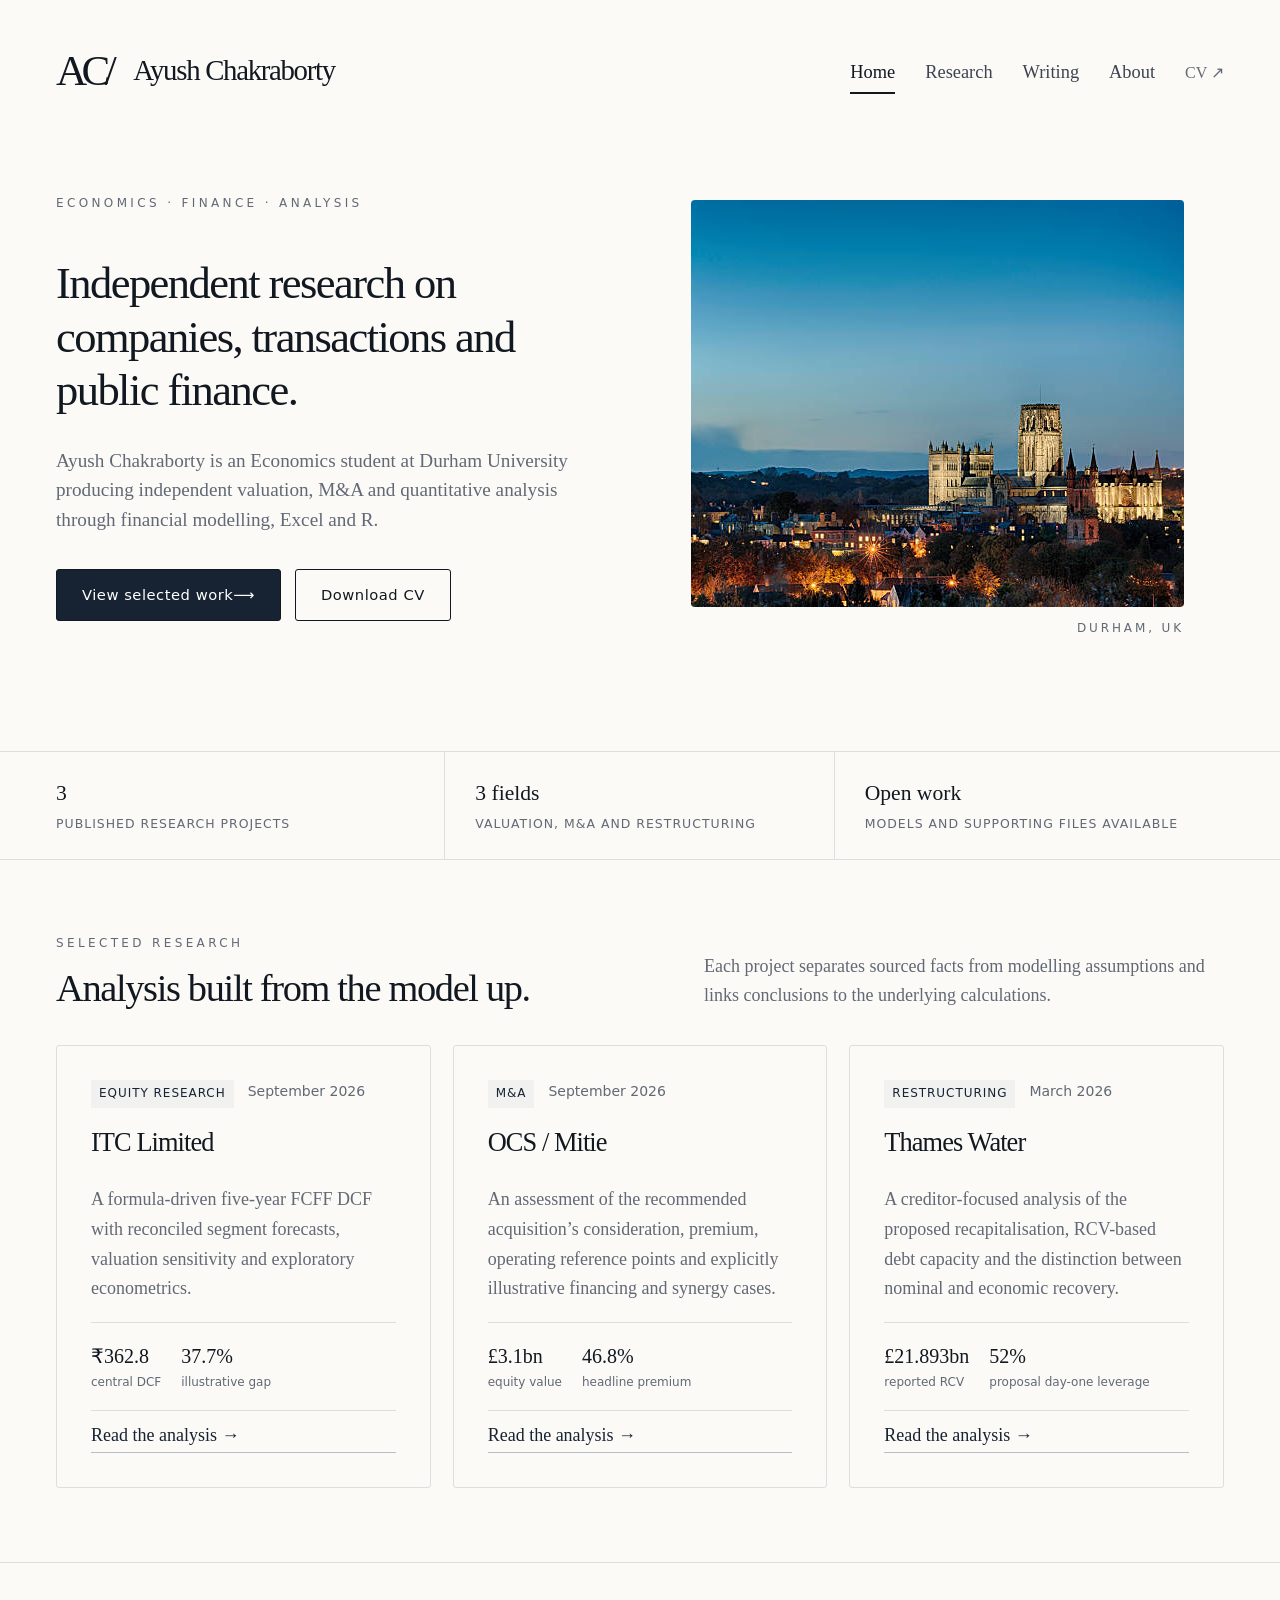
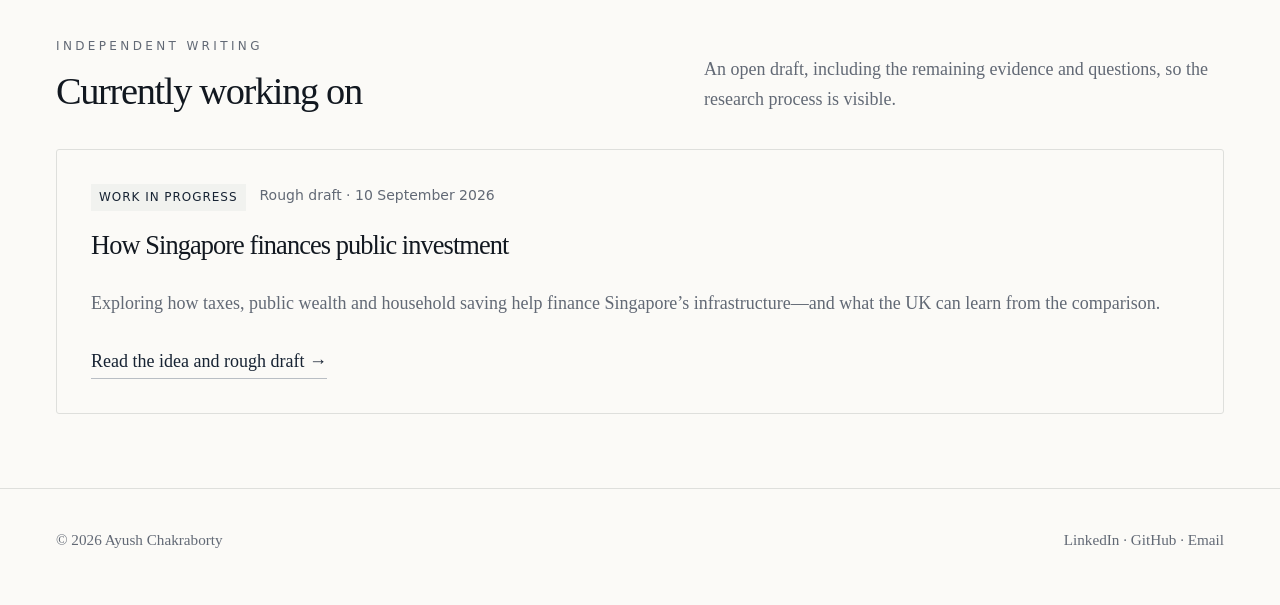
==== commit d162cc07: "Finalize index.html research presentation" ====
--- a/index.html
+++ b/index.html
@@ -1,19 +1,23 @@
 <!doctype html>
-<html lang="en"><head><meta charset="utf-8"><meta name="viewport" content="width=device-width,initial-scale=1">
-<title>Ayush Chakraborty — Economics &amp; Finance Research</title>
-<meta name="description" content="Independent equity valuation, M&amp;A, restructuring and public-finance research by Durham Economics student Ayush Chakraborty.">
-<link rel="canonical" href="https://ayushchakraborty.com/"><meta property="og:type" content="website"><meta property="og:title" content="Ayush Chakraborty — Economics &amp; Finance Research"><meta property="og:description" content="Independent research on companies, transactions and public finance."><meta property="og:image" content="https://ayushchakraborty.com/assets/durham-evening.png">
-<link rel="icon" href="assets/favicon.svg" type="image/svg+xml"><link rel="stylesheet" href="assets/style.css?v=20260912b">
-<script type="application/ld+json">{"@context":"https://schema.org","@type":"Person","name":"Ayush Chakraborty","url":"https://ayushchakraborty.com/","sameAs":["https://www.linkedin.com/in/ayushchakr/","https://github.com/ayush-cha"],"affiliation":{"@type":"CollegeOrUniversity","name":"Durham University"},"knowsAbout":["Economics","Equity Research","Financial Modelling","Valuation","Mergers and Acquisitions","Public Finance"]}</script>
-</head><body>
+<html lang="en">
+<head>
+  <meta charset="utf-8"><meta name="viewport" content="width=device-width,initial-scale=1">
+  <title>Ayush Chakraborty — Economics &amp; Finance Research</title>
+  <meta name="description" content="Independent equity valuation, M&amp;A, restructuring and public-finance research by Durham Economics student Ayush Chakraborty.">
+  <link rel="canonical" href="https://ayushchakraborty.com/"><meta property="og:type" content="website"><meta property="og:title" content="Ayush Chakraborty — Economics & Finance Research"><meta property="og:description" content="Independent research on companies, transactions and public finance."><meta property="og:image" content="https://ayushchakraborty.com/assets/durham-evening.png">
+  <link rel="icon" href="assets/favicon.svg" type="image/svg+xml"><link rel="stylesheet" href="assets/style.css?v=20260912b">
+</head>
+<body>
 <header class="site-header"><div class="container nav"><a class="brand" href="index.html"><span class="brand-mark">AC/</span><span class="brand-name">Ayush Chakraborty</span></a><button class="menu-btn" aria-controls="main-navigation" aria-label="Open navigation" aria-expanded="false">☰</button><nav class="nav-links" id="main-navigation" aria-label="Main navigation"><a aria-current="page" class="active" href="index.html">Home</a><a href="research.html">Research</a><a href="writing.html">Writing</a><a href="about.html">About</a><a class="cv-link" href="downloads/Ayush_Chakraborty_Portfolio_CV.pdf" target="_blank" rel="noopener">CV ↗</a></nav></div></header>
 <main>
 <section class="hero"><div class="container hero-grid"><div class="hero-copy"><div class="eyebrow">Economics · Finance · Analysis</div><h1>Independent research on companies, transactions and public finance.</h1><p class="lede">Ayush Chakraborty is an Economics student at Durham University producing independent valuation, M&amp;A and quantitative analysis through financial modelling, Excel and R.</p><div class="actions"><a class="button primary" href="selected-work.html">View selected work <span aria-hidden="true">⟶</span></a><a class="button secondary" href="downloads/Ayush_Chakraborty_Portfolio_CV.pdf" target="_blank" rel="noopener">Download CV</a></div></div><figure class="hero-image"><img src="assets/durham-evening.png" alt="Durham Cathedral illuminated above the city at dusk" width="612" height="407" fetchpriority="high"><figcaption>Durham, UK</figcaption></figure></div></section>
 <section class="proof-strip" aria-label="Portfolio overview"><div class="container proof-grid"><div><strong>3</strong><span>published research projects</span></div><div><strong>3 fields</strong><span>valuation, M&amp;A and restructuring</span></div><div><strong>Open work</strong><span>models and supporting files available</span></div></div></section>
 <section class="section"><div class="container"><div class="section-head"><div><div class="eyebrow">Selected research</div><h2>Analysis built from the model up.</h2></div><p>Each project separates sourced facts from modelling assumptions and links conclusions to the underlying calculations.</p></div><div class="feature-grid">
-<article class="card research-card"><div class="meta"><span class="tag">Equity research</span><span>September 2026</span></div><h3>ITC Limited</h3><p>A corrected, formula-driven five-year FCFF DCF with reconciled segment forecasts, valuation sensitivity and exploratory econometrics.</p><div class="card-metrics"><span><strong>₹362.8</strong> central DCF</span><span><strong>37.7%</strong> illustrative gap</span></div><a class="card-link" href="research/itc.html">Read the analysis →</a></article>
+<article class="card research-card"><div class="meta"><span class="tag">Equity research</span><span>September 2026</span></div><h3>ITC Limited</h3><p>A formula-driven five-year FCFF DCF with reconciled segment forecasts, valuation sensitivity and exploratory econometrics.</p><div class="card-metrics"><span><strong>₹362.8</strong> central DCF</span><span><strong>37.7%</strong> illustrative gap</span></div><a class="card-link" href="research/itc.html">Read the analysis →</a></article>
 <article class="card research-card"><div class="meta"><span class="tag">M&amp;A</span><span>September 2026</span></div><h3>OCS / Mitie</h3><p>An assessment of the recommended acquisition’s consideration, premium, operating reference points and explicitly illustrative financing and synergy cases.</p><div class="card-metrics"><span><strong>£3.1bn</strong> equity value</span><span><strong>46.8%</strong> headline premium</span></div><a class="card-link" href="research/ocs-mitie.html">Read the analysis →</a></article>
 <article class="card research-card"><div class="meta"><span class="tag">Restructuring</span><span>March 2026</span></div><h3>Thames Water</h3><p>A creditor-focused analysis of the proposed recapitalisation, RCV-based debt capacity and the distinction between nominal and economic recovery.</p><div class="card-metrics"><span><strong>£21.893bn</strong> reported RCV</span><span><strong>52%</strong> proposal day-one leverage</span></div><a class="card-link" href="research/thames-water.html">Read the analysis →</a></article>
 </div></div></section>
 <section class="section"><div class="container"><div class="section-head"><div><div class="eyebrow">Independent writing</div><h2>Currently working on</h2></div><p>An open draft, including the remaining evidence and questions, so the research process is visible.</p></div><article class="card"><div class="meta"><span class="tag">Work in progress</span><span>Rough draft · 10 September 2026</span></div><h3>How Singapore finances public investment</h3><p>Exploring how taxes, public wealth and household saving help finance Singapore’s infrastructure—and what the UK can learn from the comparison.</p><a class="card-link" href="writing/singapore-uk.html">Read the idea and rough draft →</a></article></div></section>
-</main><footer><div class="container footer-row"><span>© <span data-year></span> Ayush Chakraborty</span><span><a href="https://www.linkedin.com/in/ayushchakr/" target="_blank" rel="me noopener">LinkedIn</a> · <a href="https://github.com/ayush-cha" target="_blank" rel="me noopener">GitHub</a> · <a href="mailto:ayush.n.chakraborty@gmail.com">Email</a></span></div></footer><script src="assets/script.js?v=20260922"></script></body></html>+</main>
+<footer><div class="container footer-row"><span>© <span data-year></span> Ayush Chakraborty</span><span><a href="https://www.linkedin.com/in/ayushchakr/" target="_blank" rel="me noopener">LinkedIn</a> · <a href="https://github.com/ayush-cha" target="_blank" rel="me noopener">GitHub</a> · <a href="mailto:ayush.n.chakraborty@gmail.com">Email</a></span></div></footer><script src="assets/script.js?v=20260922"></script>
+</body></html>
